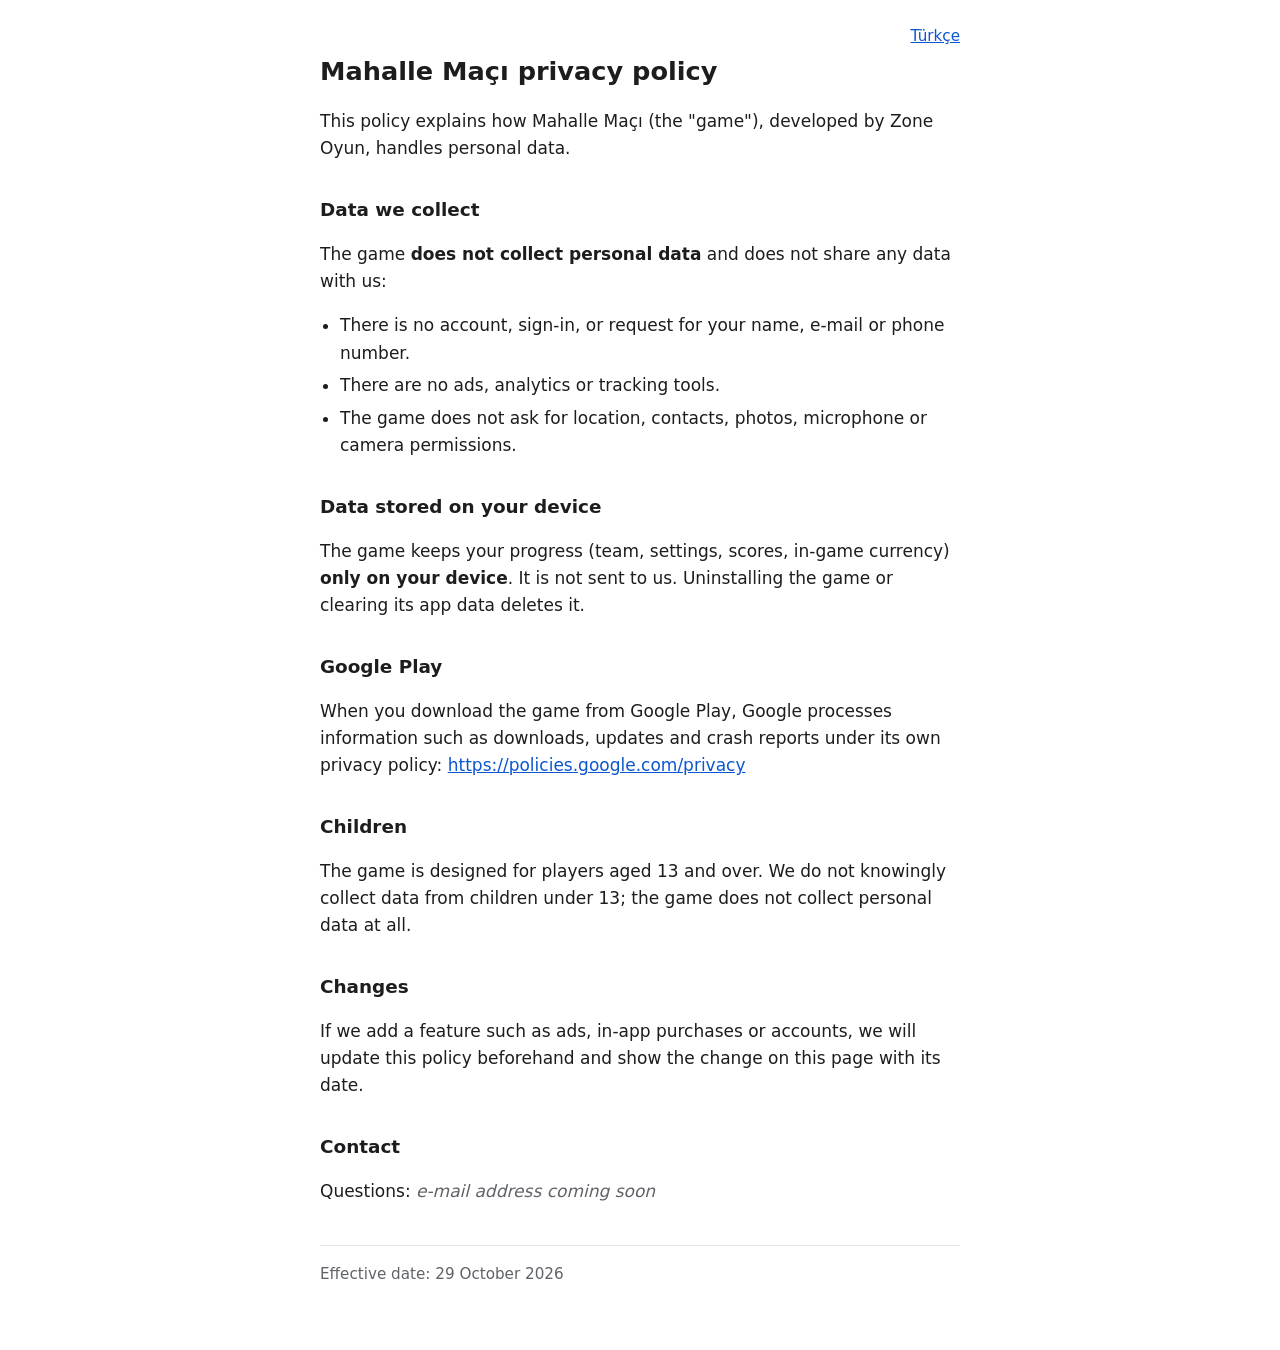
==== mahalle-maci/en.html @ fb4afa4b "Mahalle Maçı gizlilik politikası (Türkçe, İngilizce)" ====
<!doctype html>
<html lang="en">
<head>
<meta charset="utf-8">
<meta name="viewport" content="width=device-width, initial-scale=1">
<title>Mahalle Maçı privacy policy</title>
<link rel="stylesheet" href="../stil.css">
</head>
<body>
<main>
<p class="dil"><a href="./" hreflang="tr" lang="tr">Türkçe</a></p>
<h1>Mahalle Maçı privacy policy</h1>
<p>This policy explains how Mahalle Maçı (the "game"), developed by Zone Oyun, handles personal data.</p>
<h2>Data we collect</h2>
<p>The game <strong>does not collect personal data</strong> and does not share any data with us:</p>
<ul>
<li>There is no account, sign-in, or request for your name, e-mail or phone number.</li>
<li>There are no ads, analytics or tracking tools.</li>
<li>The game does not ask for location, contacts, photos, microphone or camera permissions.</li>
</ul>
<h2>Data stored on your device</h2>
<p>The game keeps your progress (team, settings, scores, in-game currency) <strong>only on your device</strong>. It is not sent to us. Uninstalling the game or clearing its app data deletes it.</p>
<h2>Google Play</h2>
<p>When you download the game from Google Play, Google processes information such as downloads, updates and crash reports under its own privacy policy: <a href="https://policies.google.com/privacy">https://policies.google.com/privacy</a></p>
<h2>Children</h2>
<p>The game is designed for players aged 13 and over. We do not knowingly collect data from children under 13; the game does not collect personal data at all.</p>
<h2>Changes</h2>
<p>If we add a feature such as ads, in-app purchases or accounts, we will update this policy beforehand and show the change on this page with its date.</p>
<h2>Contact</h2>
<p>Questions: <span class="bekliyor">e-mail address coming soon</span></p>
<p class="yururluk">Effective date: 29 October 2026</p>
</main>
</body>
</html>
---- stil.css ----
:root {
  --zemin: #ffffff;
  --yazi: #1d1d1f;
  --soluk: #5f6368;
  --bag: #0b57d0;
  --cizgi: #e3e3e3;
}
@media (prefers-color-scheme: dark) {
  :root {
    --zemin: #121212;
    --yazi: #ececec;
    --soluk: #a8a8a8;
    --bag: #8ab4f8;
    --cizgi: #2e2e2e;
  }
}
* { box-sizing: border-box; }
body {
  margin: 0;
  background: var(--zemin);
  color: var(--yazi);
  font-family: system-ui, -apple-system, "Segoe UI", Roboto, sans-serif;
  font-size: 17px;
  line-height: 1.6;
}
main { max-width: 42rem; margin: 0 auto; padding: 24px 16px 48px; }
h1 { font-size: 1.6rem; line-height: 1.25; margin: 0.5rem 0 1.25rem; }
h2 { font-size: 1.15rem; margin: 2rem 0 0.5rem; }
ul { padding-left: 1.25rem; }
li { margin: 0.35rem 0; }
a { color: var(--bag); overflow-wrap: anywhere; }
.dil { text-align: right; margin: 0; font-size: 0.95rem; }
.bekliyor { color: var(--soluk); font-style: italic; }
.yururluk { margin-top: 2.5rem; padding-top: 1rem; border-top: 1px solid var(--cizgi); color: var(--soluk); font-size: 0.95rem; }
.oyunlar { list-style: none; padding: 0; }
.oyunlar li { padding: 0.75rem 0; border-bottom: 1px solid var(--cizgi); }
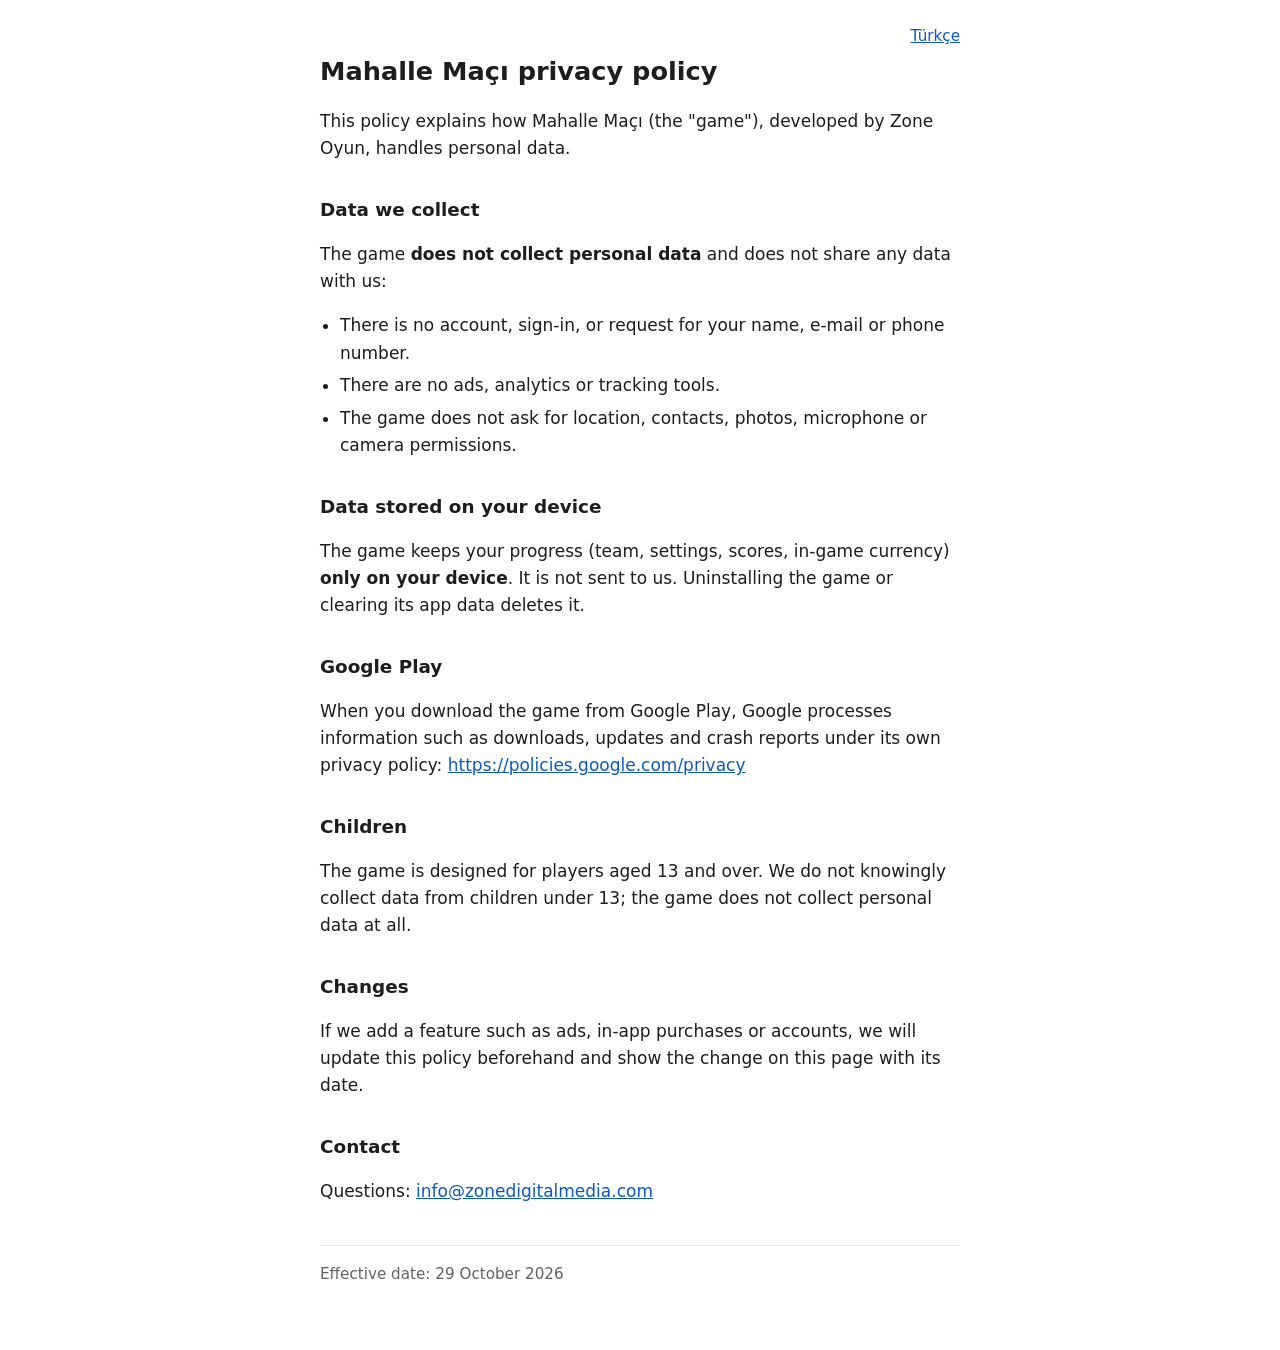
==== commit 37333abb: "Mahalle Maçı gizlilik: e-posta yer tutucusu yerine info@zonedigitalmedia.com" ====
--- a/mahalle-maci/en.html
+++ b/mahalle-maci/en.html
@@ -27,7 +27,7 @@
 <h2>Changes</h2>
 <p>If we add a feature such as ads, in-app purchases or accounts, we will update this policy beforehand and show the change on this page with its date.</p>
 <h2>Contact</h2>
-<p>Questions: <span class="bekliyor">e-mail address coming soon</span></p>
+<p>Questions: <a href="mailto:info@zonedigitalmedia.com">info@zonedigitalmedia.com</a></p>
 <p class="yururluk">Effective date: 29 October 2026</p>
 </main>
 </body>
